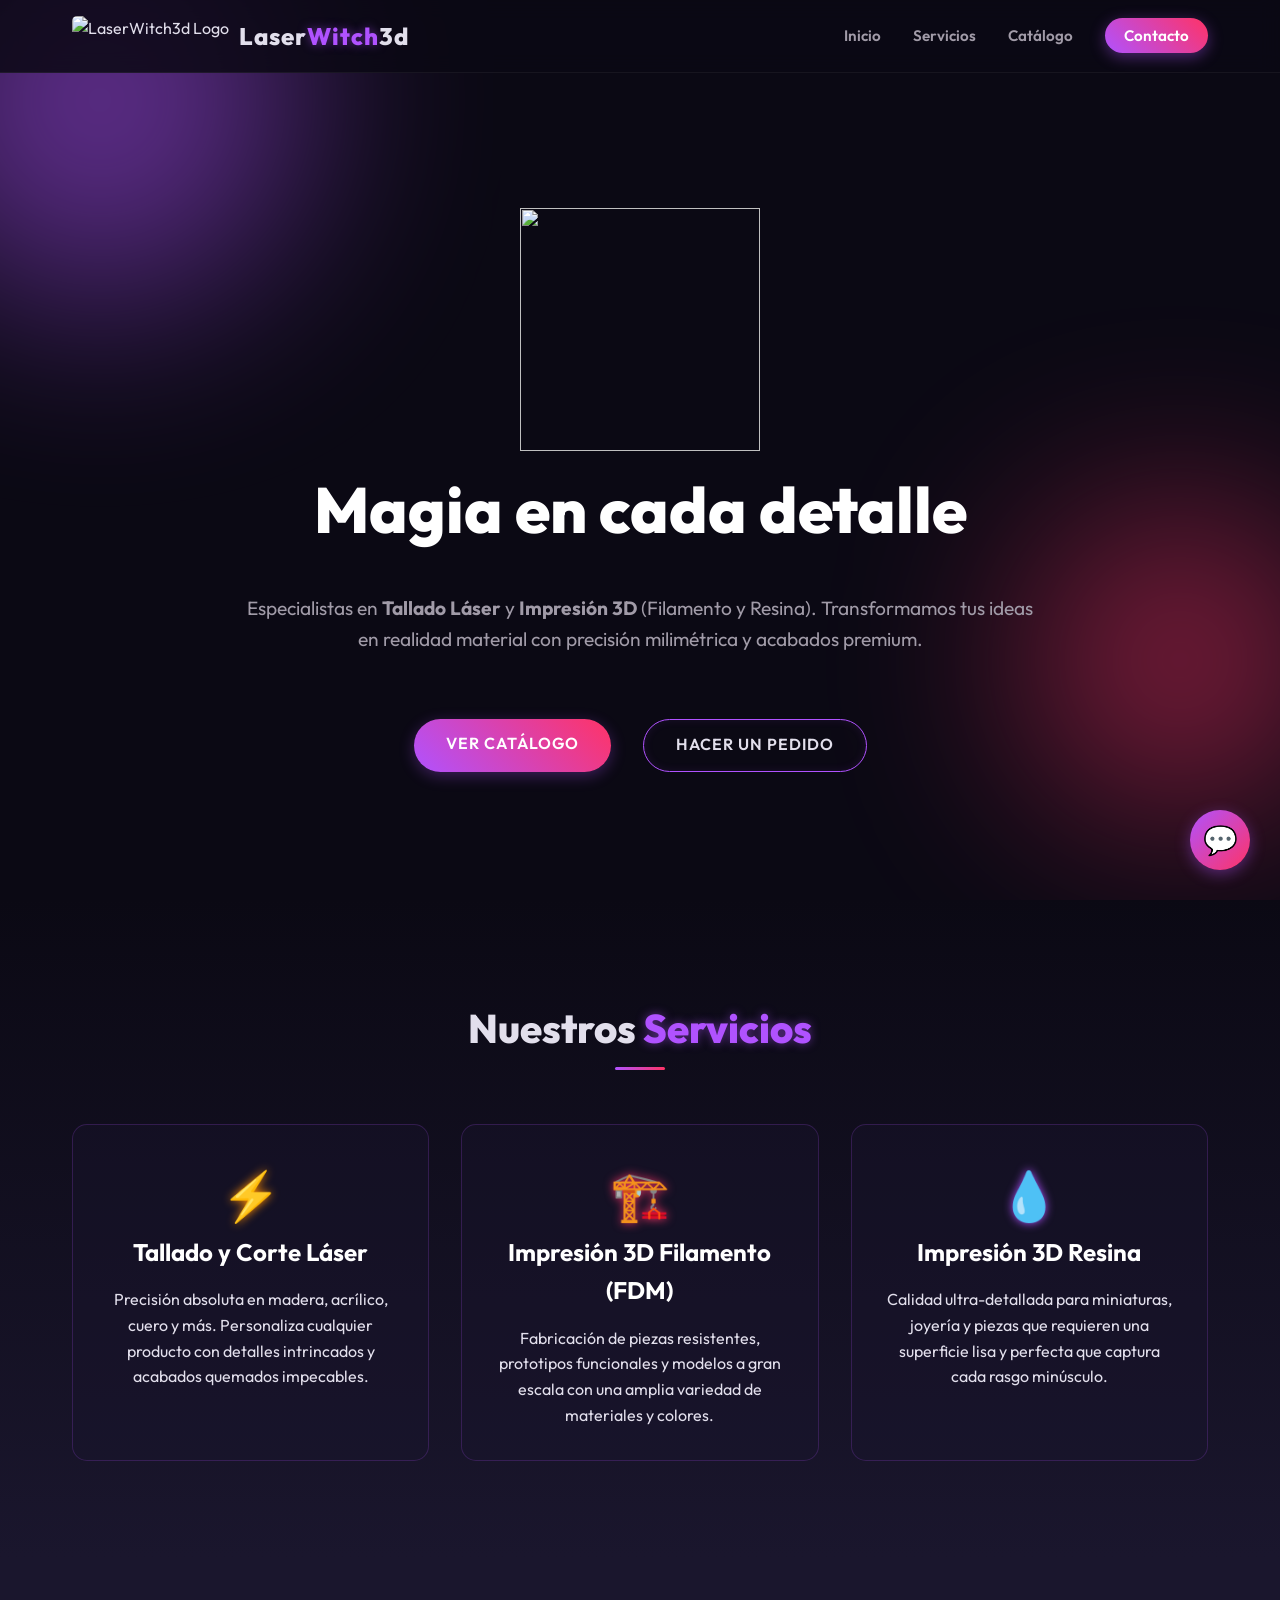
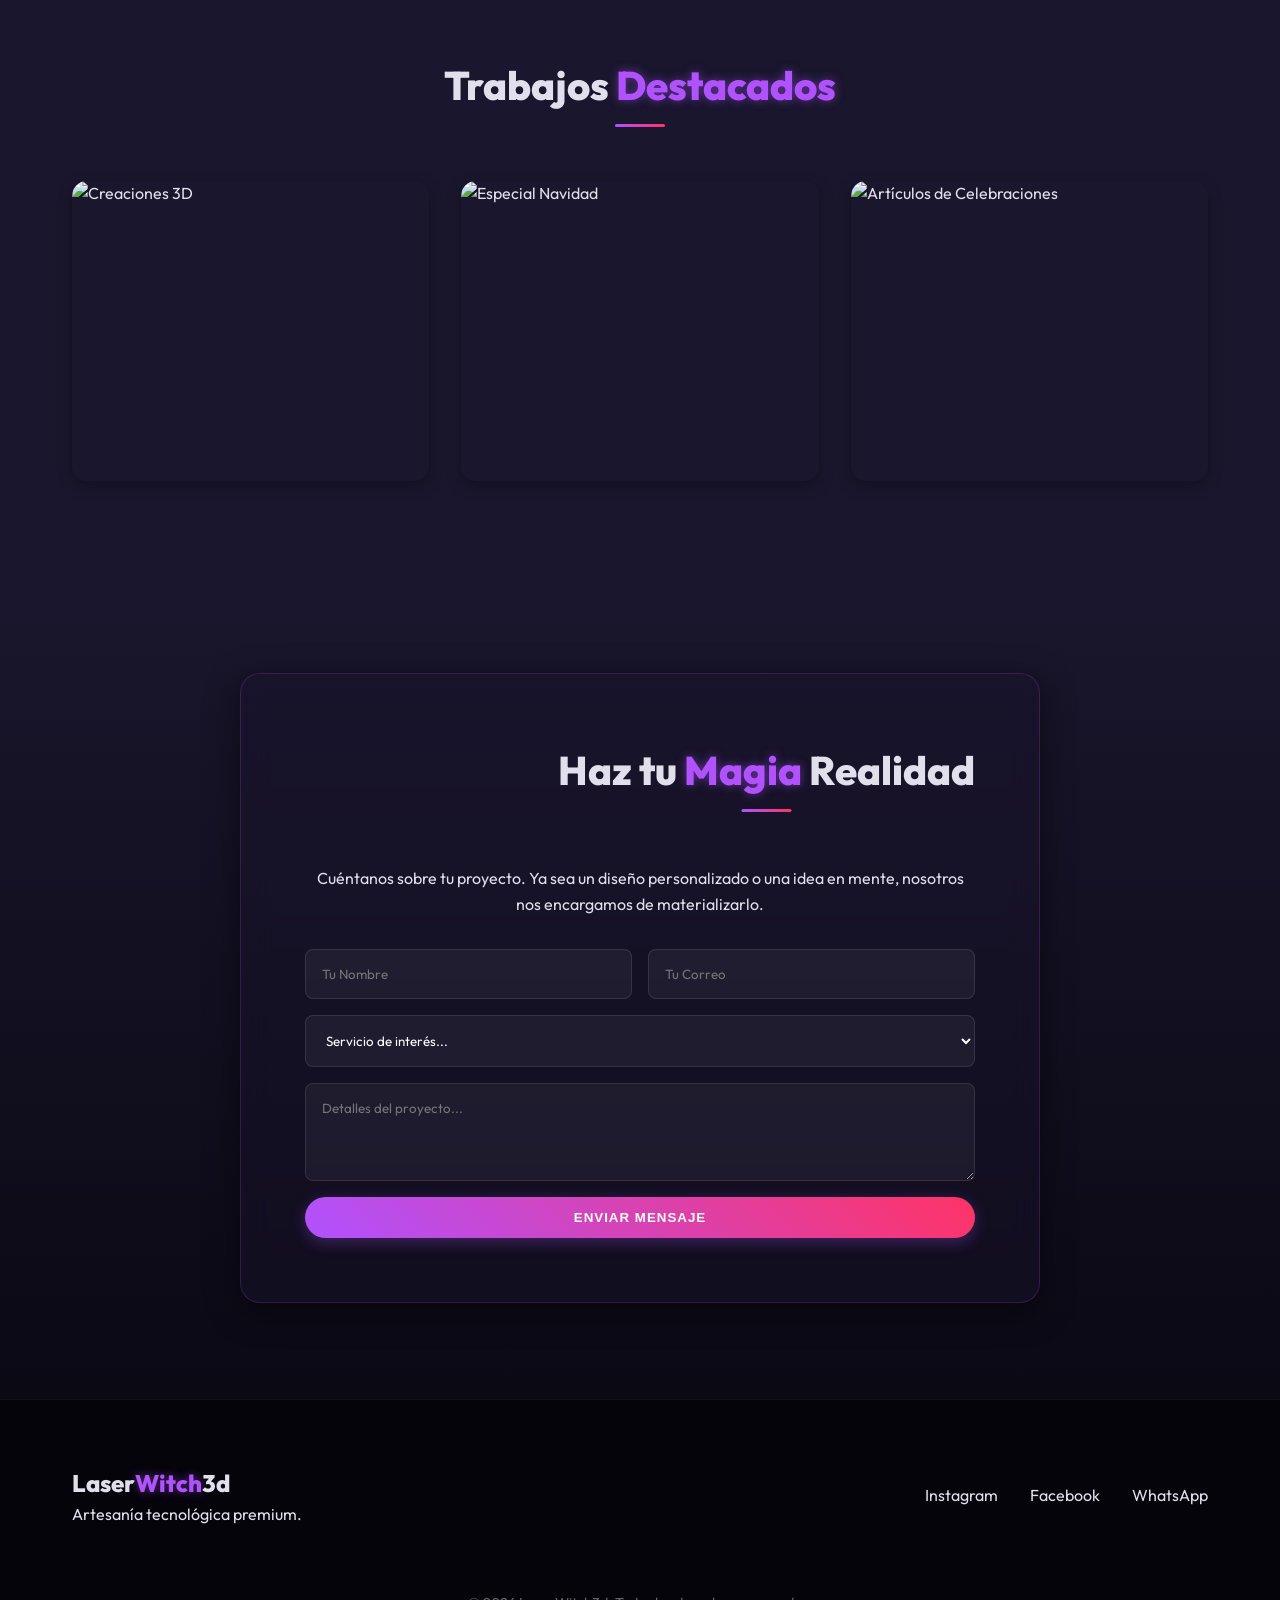
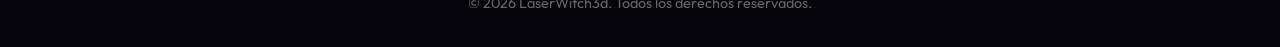
==== index.html @ 626a6275 "Add files via upload" ====
<!DOCTYPE html>
<html lang="es">
<head>
    <meta charset="UTF-8">
    <meta name="viewport" content="width=device-width, initial-scale=1.0">
    <title>LaserWitch3d | Corte Láser e Impresión 3D</title>
    <meta name="description" content="Servicios premium de tallado láser e impresión 3D en filamento y resina.">
    
    <!-- Google Fonts: Outfit for modern, geometric look -->
    <link rel="preconnect" href="https://fonts.googleapis.com">
    <link rel="preconnect" href="https://fonts.gstatic.com" crossorigin>
    <link href="https://fonts.googleapis.com/css2?family=Outfit:wght@300;400;600;800&display=swap" rel="stylesheet">
    
    <link rel="stylesheet" href="style.css">
</head>
<body>
    <header>
        <div class="container header-content">
            <div class="logo" style="display: flex; align-items: center; gap: 10px;">
                <a href="index.html" style="display: flex; align-items: center;">
                    <img src="assets/images/logo.png" alt="LaserWitch3d Logo" style="height: 40px; width: auto; border-radius: 5px;">
                </a>
                <h1><a href="index.html">Laser<span class="accent">Witch</span>3d</a></h1>
            </div>
            <nav>
                <ul>
                    <li><a href="#inicio">Inicio</a></li>
                    <li><a href="#servicios">Servicios</a></li>
                    <li><a href="catalogo.html">Catálogo</a></li>
                    <li><a href="#contacto" class="btn-nav">Contacto</a></li>
                </ul>
            </nav>
        </div>
    </header>

    <main>
        <!-- Home / Hero Section -->
        <section id="inicio" class="hero">
            <div class="container">
                <div class="hero-text">
                    <img src="assets/images/logo.png" width="240" height="243" alt=""/>
                    
                    <h2 class="glitch" data-text="Magia en cada detalle">Magia en cada detalle</h2>
<p>Especialistas en <strong>Tallado Láser</strong> y <strong>Impresión 3D</strong> (Filamento y Resina). Transformamos tus ideas en realidad material con precisión milimétrica y acabados premium.</p>
                    <div class="hero-actions">
                        <a href="catalogo.html" class="btn btn-primary">Ver Catálogo</a>
                        <a href="#contacto" class="btn btn-secondary">Hacer un Pedido</a>
                    </div>
                </div>
            </div>
        </section>

        <!-- Services Section -->
        <section id="servicios" class="services">
            <div class="container">
                <h2 class="section-title">Nuestros <span class="accent">Servicios</span></h2>
                <div class="services-grid">
                    <div class="service-card">
                        <div class="service-icon laser-icon"></div>
                        <h3>Tallado y Corte Láser</h3>
                        <p>Precisión absoluta en madera, acrílico, cuero y más. Personaliza cualquier producto con detalles intrincados y acabados quemados impecables.</p>
                    </div>
                    <div class="service-card">
                        <div class="service-icon fdm-icon"></div>
                        <h3>Impresión 3D Filamento (FDM)</h3>
                        <p>Fabricación de piezas resistentes, prototipos funcionales y modelos a gran escala con una amplia variedad de materiales y colores.</p>
                    </div>
                    <div class="service-card">
                        <div class="service-icon resin-icon"></div>
                        <h3>Impresión 3D Resina</h3>
                        <p>Calidad ultra-detallada para miniaturas, joyería y piezas que requieren una superficie lisa y perfecta que captura cada rasgo minúsculo.</p>
                    </div>
                </div>
            </div>
        </section>

        <!-- Products Section -->
        <section id="productos" class="products">
            <div class="container">
                <h2 class="section-title">Trabajos <span class="accent">Destacados</span></h2>
                <div class="products-grid" id="product-gallery">
                    <!-- Category 1: 3D -->
                    <a href="catalogo.html#creaciones-3d" class="product-card">
                        <img src="assets/images/_DSC2310.JPG" alt="Creaciones 3D" loading="lazy">
                        <div class="product-info">
                            <h3>Creaciones 3D</h3>
                            <p>Ver catálogo completo</p>
                        </div>
                    </a>
                    
                    <!-- Category 2: Navidad -->
                    <a href="catalogo.html#navidad" class="product-card">
                        <img src="assets/images/IMG_20241224_103209.jpg" alt="Especial Navidad" loading="lazy">
                        <div class="product-info">
                            <h3>Especial Navidad</h3>
                            <p>Ver catálogo completo</p>
                        </div>
                    </a>

                    <!-- Category 3: Celebraciones -->
                    <a href="catalogo.html#celebraciones" class="product-card">
                        <img src="assets/images/Screenshot_2025-02-18-22-59-05-251_com.facebook.katana~2.jpg" alt="Artículos de Celebraciones" loading="lazy">
                        <div class="product-info">
                            <h3>Celebraciones</h3>
                            <p>Ver catálogo completo</p>
                        </div>
                    </a>
                </div>
            </div>
        </section>

        <!-- Contact Section -->
        <section id="contacto" class="contact">
            <div class="container">
                <div class="contact-card glass-panel">
                    <h2 class="section-title">Haz tu <span class="accent">Magia</span> Realidad</h2>
                    <p>Cuéntanos sobre tu proyecto. Ya sea un diseño personalizado o una idea en mente, nosotros nos encargamos de materializarlo.</p>
                    <form id="contact-form">
                        <div class="form-group">
                            <input type="text" placeholder="Tu Nombre" required>
                            <input type="email" placeholder="Tu Correo" required>
                        </div>
                        <div class="form-group">
                            <select required>
                                <option value="" disabled selected>Servicio de interés...</option>
                                <option value="laser">Corte / Tallado Láser</option>
                                <option value="fdm">Impresión 3D - Filamento</option>
                                <option value="resina">Impresión 3D - Resina</option>
                            </select>
                        </div>
                        <div class="form-group">
                            <textarea placeholder="Detalles del proyecto..." rows="4" required></textarea>
                        </div>
                        <button type="submit" class="btn btn-primary btn-block">Enviar Mensaje</button>
                    </form>
                </div>
            </div>
        </section>
    </main>

    <footer>
        <div class="container footer-content">
            <div class="footer-brand">
                <h3>Laser<span class="accent">Witch</span>3d</h3>
                <p>Artesanía tecnológica premium.</p>
            </div>
            <div class="footer-links">
                <a href="https://www.instagram.com/laserwitch3d/" target="_blank" rel="noopener noreferrer">Instagram</a>
                <a href="#">Facebook</a>
                <a href="#">WhatsApp</a>
            </div>
            <div class="footer-copy">
                &copy; 2026 LaserWitch3d. Todos los derechos reservados.
            </div>
        </div>
    </footer>

    <!-- Interactive scripts -->
    <script src="script.js"></script>
</body>
</html>
---- style.css ----
:root {
    /* Color Palette */
    --bg-color: #0b0914; /* Deep dark violet/black */
    --bg-color-light: #1a162d;
    --text-color: #e2dfec;
    --text-muted: #a19ba8;
    
    /* Neon Accents */
    --accent-primary: #b052ff; /* Magical purple */
    --accent-secondary: #ff3366; /* Magenta/Pink */
    --accent-tertiary: #ff8c00; /* Laser Orange/Yellow */
    
    /* Glassmorphism */
    --glass-bg: rgba(26, 22, 45, 0.4);
    --glass-border: rgba(176, 82, 255, 0.2);
    --glass-shadow: 0 8px 32px 0 rgba(0, 0, 0, 0.5);
    
    /* Typography */
    --font-main: 'Outfit', sans-serif;
    
    /* Spacing & Layout */
    --container-width: 1200px;
    --spacing-xs: 0.5rem;
    --spacing-sm: 1rem;
    --spacing-md: 2rem;
    --spacing-lg: 4rem;
    --spacing-xl: 6rem;
    
    /* Transitions */
    --transition-fast: 0.2s ease;
    --transition-mid: 0.4s cubic-bezier(0.25, 0.46, 0.45, 0.94);
}

/* Reset & Base Styles */
* {
    margin: 0;
    padding: 0;
    box-sizing: border-box;
}

html {
    scroll-behavior: smooth;
}

body {
    font-family: var(--font-main);
    background-color: var(--bg-color);
    color: var(--text-color);
    line-height: 1.6;
    overflow-x: hidden;
}

.container {
    max-width: var(--container-width);
    margin: 0 auto;
    padding: 0 var(--spacing-md);
}

a {
    text-decoration: none;
    color: inherit;
    transition: var(--transition-fast);
}

ul {
    list-style: none;
}

/* Typography Utilities */
.accent {
    color: var(--accent-primary);
    text-shadow: 0 0 10px rgba(176, 82, 255, 0.5);
}

.section-title {
    font-size: 2.5rem;
    text-align: center;
    margin-bottom: var(--spacing-lg);
    font-weight: 800;
    position: relative;
    display: inline-block;
    left: 50%;
    transform: translateX(-50%);
}

.section-title::after {
    content: '';
    position: absolute;
    bottom: -10px;
    left: 50%;
    transform: translateX(-50%);
    width: 50px;
    height: 3px;
    background: linear-gradient(90deg, var(--accent-primary), var(--accent-secondary));
    border-radius: 2px;
}

/* Buttons */
.btn {
    display: inline-block;
    padding: 0.8rem 2rem;
    border-radius: 30px;
    font-weight: 600;
    text-transform: uppercase;
    letter-spacing: 1px;
    cursor: pointer;
    transition: var(--transition-mid);
    border: none;
}

.btn-primary {
    background: linear-gradient(45deg, var(--accent-primary), var(--accent-secondary));
    color: white;
    box-shadow: 0 4px 15px rgba(176, 82, 255, 0.3);
}

.btn-primary:hover {
    box-shadow: 0 6px 25px rgba(176, 82, 255, 0.6);
    transform: translateY(-3px);
}

.btn-secondary {
    background: transparent;
    color: var(--text-color);
    border: 1px solid var(--accent-primary);
    box-shadow: inset 0 0 10px rgba(176, 82, 255, 0.1);
}

.btn-secondary:hover {
    background: rgba(176, 82, 255, 0.1);
    box-shadow: inset 0 0 20px rgba(176, 82, 255, 0.3), 0 0 15px rgba(176, 82, 255, 0.2);
    transform: translateY(-3px);
}

.btn-block {
    display: block;
    width: 100%;
}

/* Elements */
.glass-panel {
    background: var(--glass-bg);
    backdrop-filter: blur(16px);
    -webkit-backdrop-filter: blur(16px);
    border: 1px solid var(--glass-border);
    border-radius: 20px;
    box-shadow: var(--glass-shadow);
    padding: var(--spacing-lg);
}

/* Header & Nav */
header {
    position: fixed;
    top: 0;
    width: 100%;
    z-index: 1000;
    background: rgba(11, 9, 20, 0.85);
    backdrop-filter: blur(10px);
    -webkit-backdrop-filter: blur(10px);
    border-bottom: 1px solid rgba(255, 255, 255, 0.05);
    padding: var(--spacing-sm) 0;
    transition: var(--transition-fast);
}

.header-content {
    display: flex;
    justify-content: space-between;
    align-items: center;
}

.logo h1 {
    font-size: 1.5rem;
    font-weight: 800;
    letter-spacing: 1px;
}

nav ul {
    display: flex;
    gap: var(--spacing-md);
    align-items: center;
}

nav a {
    font-size: 0.95rem;
    font-weight: 600;
    color: var(--text-muted);
}

nav a:hover {
    color: var(--text-color);
    text-shadow: 0 0 8px rgba(255, 255, 255, 0.5);
}

.btn-nav {
    background: linear-gradient(45deg, var(--accent-primary), var(--accent-secondary));
    padding: 0.5rem 1.2rem;
    border-radius: 20px;
    color: white !important;
    text-shadow: none !important;
    box-shadow: 0 4px 15px rgba(176, 82, 255, 0.4);
}

.btn-nav:hover {
    box-shadow: 0 6px 20px rgba(176, 82, 255, 0.6);
    transform: translateY(-2px);
}

/* Hero Section */
.hero {
    height: 100vh;
    display: flex;
    align-items: center;
    justify-content: center;
    position: relative;
    padding-top: 80px; /* offset header */
    overflow: hidden;
}

/* Abstract Background Elements */
.hero::before, .hero::after {
    content: '';
    position: absolute;
    border-radius: 50%;
    filter: blur(100px);
    z-index: -1;
    opacity: 0.5;
}

.hero::before {
    width: 400px;
    height: 400px;
    background: var(--accent-primary);
    top: -100px;
    left: -100px;
    animation: float 10s ease-in-out infinite alternate;
}

.hero::after {
    width: 300px;
    height: 300px;
    background: var(--accent-secondary);
    bottom: 10%;
    right: -50px;
    animation: float 8s ease-in-out infinite alternate-reverse;
}

@keyframes float {
    0% { transform: translate(0, 0); }
    100% { transform: translate(30px, 50px); }
}

.hero-text {
    text-align: center;
    max-width: 800px;
    z-index: 10;
}

.glitch {
    font-size: 4rem;
    font-weight: 800;
    margin-bottom: var(--spacing-md);
    position: relative;
    color: white;
}

.hero p {
    font-size: 1.2rem;
    color: var(--text-muted);
    margin-bottom: var(--spacing-lg);
}

.hero-actions {
    display: flex;
    gap: var(--spacing-md);
    justify-content: center;
}

/* Services */
.services {
    padding: var(--spacing-xl) 0;
    background: linear-gradient(to bottom, var(--bg-color), var(--bg-color-light));
}

.services-grid {
    display: grid;
    grid-template-columns: repeat(auto-fit, minmax(300px, 1fr));
    gap: var(--spacing-md);
}

.service-card {
    background: var(--glass-bg);
    border: 1px solid var(--glass-border);
    border-radius: 15px;
    padding: var(--spacing-md);
    text-align: center;
    transition: var(--transition-mid);
    position: relative;
    overflow: hidden;
}

.service-card::before {
    content: '';
    position: absolute;
    top: 0;
    left: 0;
    width: 100%;
    height: 2px;
    background: linear-gradient(90deg, transparent, var(--accent-primary), transparent);
    transform: translateX(-100%);
    transition: var(--transition-mid);
}

.service-card:hover {
    transform: translateY(-10px);
    box-shadow: 0 10px 30px rgba(0,0,0,0.5), 0 0 20px rgba(176, 82, 255, 0.2);
    border-color: rgba(176, 82, 255, 0.5);
}

.service-card:hover::before {
    transform: translateX(100%);
}

.service-icon {
    width: 60px;
    height: 60px;
    margin: 0 auto var(--spacing-sm);
    background-size: contain;
    background-repeat: no-repeat;
    background-position: center;
    position: relative;
}

/* CSS Drawn Icons (since we don't have SVGs yet) */
.laser-icon::before {
    content: '⚡';
    font-size: 3rem;
    color: var(--accent-tertiary);
    text-shadow: 0 0 10px var(--accent-tertiary);
}

.fdm-icon::before {
    content: '🏗️';
    font-size: 3rem;
    filter: drop-shadow(0 0 5px var(--accent-secondary));
}

.resin-icon::before {
    content: '💧';
    font-size: 3rem;
    filter: drop-shadow(0 0 5px var(--accent-primary));
}

.service-card h3 {
    font-size: 1.5rem;
    margin-bottom: var(--spacing-sm);
    color: white;
}

/* Products Gallery */
.products {
    padding: var(--spacing-xl) 0;
    background: var(--bg-color-light);
}

.products-grid {
    display: grid;
    grid-template-columns: repeat(auto-fit, minmax(300px, 1fr));
    gap: var(--spacing-md);
}

.product-card {
    position: relative;
    border-radius: 15px;
    overflow: hidden;
    height: 300px;
    box-shadow: 0 5px 15px rgba(0,0,0,0.3);
    cursor: pointer;
}

.product-card img {
    width: 100%;
    height: 100%;
    object-fit: cover;
    transition: transform 0.6s cubic-bezier(0.25, 0.46, 0.45, 0.94);
}

.product-info {
    position: absolute;
    bottom: 0;
    left: 0;
    width: 100%;
    padding: var(--spacing-md);
    background: linear-gradient(to top, rgba(11, 9, 20, 0.9), transparent);
    transform: translateY(100%);
    transition: var(--transition-mid);
    color: white;
}

.product-card:hover img {
    transform: scale(1.1);
}

.product-card:hover .product-info {
    transform: translateY(0);
}

.product-info h3 {
    font-size: 1.2rem;
    margin-bottom: 0.2rem;
    color: var(--accent-primary);
}

/* Swiper Customization */
.product-swiper {
    padding: 20px 0 50px 0 !important; /* Space for shadow and pagination */
}

.swiper-slide {
    height: 350px !important; /* Fixed height for consistency */
}

.swiper-button-next, .swiper-button-prev {
    color: var(--accent-primary) !important;
    background: rgba(11, 9, 20, 0.7);
    width: 45px !important;
    height: 45px !important;
    border-radius: 50%;
    backdrop-filter: blur(5px);
    border: 1px solid var(--glass-border);
}

.swiper-button-next::after, .swiper-button-prev::after {
    font-size: 1.2rem !important;
    font-weight: bold;
}

.swiper-pagination-bullet {
    background: var(--text-muted) !important;
}

.swiper-pagination-bullet-active {
    background: var(--accent-secondary) !important;
    box-shadow: 0 0 10px var(--accent-secondary);
}

/* Contact Section */
.contact {
    padding: var(--spacing-xl) 0;
    background: linear-gradient(to top, var(--bg-color), var(--bg-color-light));
    position: relative;
}

.contact-card {
    max-width: 800px;
    margin: 0 auto;
    text-align: center;
}

.contact-card p {
    margin-bottom: var(--spacing-md);
}

form {
    text-align: left;
}

.form-group {
    display: flex;
    gap: var(--spacing-sm);
    margin-bottom: var(--spacing-sm);
}

/* Lightbox Styles */
.lightbox {
    position: fixed;
    top: 0;
    left: 0;
    width: 100%;
    height: 100%;
    background: rgba(0, 0, 0, 0.9);
    z-index: 2000;
    display: none;
    align-items: center;
    justify-content: center;
    opacity: 0;
    transition: opacity 0.3s ease;
}

.lightbox.active {
    display: flex;
    opacity: 1;
}

.lightbox-img {
    max-width: 90%;
    max-height: 90vh;
    border-radius: 8px;
    box-shadow: 0 0 30px rgba(176, 82, 255, 0.4);
    transform: scale(0.95);
    transition: transform 0.3s ease;
}

.lightbox.active .lightbox-img {
    transform: scale(1);
}

.lightbox-close {
    position: absolute;
    top: 20px;
    right: 30px;
    color: white;
    font-size: 3rem;
    cursor: pointer;
    transition: color 0.2s;
}

.lightbox-close:hover {
    color: var(--accent-secondary);
}

/* Chatbot Styles */
.floating-chat-btn {
    position: fixed;
    bottom: 30px;
    right: 30px;
    width: 60px;
    height: 60px;
    border-radius: 50%;
    background: linear-gradient(135deg, var(--accent-primary), var(--accent-secondary));
    color: white;
    display: flex;
    align-items: center;
    justify-content: center;
    font-size: 28px;
    cursor: pointer;
    box-shadow: 0 4px 15px rgba(176, 82, 255, 0.4);
    z-index: 1000;
    transition: transform 0.3s ease, box-shadow 0.3s ease;
}

.floating-chat-btn:hover {
    transform: scale(1.1);
    box-shadow: 0 6px 20px rgba(176, 82, 255, 0.6);
}

.chatbot-window {
    position: fixed;
    bottom: 100px;
    right: 30px;
    width: 320px;
    max-height: 450px;
    background: var(--bg-color-light);
    border: 1px solid var(--glass-border);
    border-radius: 15px;
    box-shadow: var(--glass-shadow);
    z-index: 1000;
    display: flex;
    flex-direction: column;
    overflow: hidden;
    opacity: 0;
    pointer-events: none;
    transform: translateY(20px);
    transition: all 0.3s ease;
    font-family: var(--font-main);
}

.chatbot-window.active {
    opacity: 1;
    pointer-events: auto;
    transform: translateY(0);
}

.chatbot-header {
    background: linear-gradient(90deg, var(--accent-primary), var(--accent-secondary));
    padding: 15px;
    color: white;
    font-weight: 600;
    display: flex;
    justify-content: space-between;
    align-items: center;
}

.chatbot-close {
    cursor: pointer;
    font-size: 24px;
    line-height: 1;
}

.chatbot-body {
    padding: 15px;
    overflow-y: auto;
    flex-grow: 1;
    display: flex;
    flex-direction: column;
    gap: 10px;
    max-height: 350px;
}

/* Scrollbar for chat */
.chatbot-body::-webkit-scrollbar {
    width: 6px;
}
.chatbot-body::-webkit-scrollbar-track {
    background: rgba(255, 255, 255, 0.05);
}
.chatbot-body::-webkit-scrollbar-thumb {
    background: var(--accent-primary);
    border-radius: 10px;
}

.chat-msg {
    max-width: 85%;
    padding: 10px 15px;
    border-radius: 15px;
    font-size: 0.9rem;
    line-height: 1.4;
    animation: fadeIn 0.3s ease;
}

@keyframes fadeIn {
    from { opacity: 0; transform: translateY(5px); }
    to { opacity: 1; transform: translateY(0); }
}

.chat-msg.bot {
    background: rgba(176, 82, 255, 0.1);
    border: 1px solid rgba(176, 82, 255, 0.2);
    align-self: flex-start;
    border-bottom-left-radius: 5px;
}

.chat-msg.user {
    background: var(--accent-primary);
    color: white;
    align-self: flex-end;
    border-bottom-right-radius: 5px;
}

.chat-options {
    display: flex;
    flex-direction: column;
    gap: 8px;
    margin-top: 10px;
}

.chat-opt-btn {
    background: transparent;
    border: 1px solid var(--accent-secondary);
    color: var(--text-color);
    padding: 8px 12px;
    border-radius: 20px;
    font-size: 0.85rem;
    cursor: pointer;
    transition: all 0.2s;
    text-align: left;
    font-family: inherit;
}

.chat-opt-btn:hover {
    background: rgba(255, 51, 102, 0.2);
}

@media (max-width: 768px) {
    .form-group {
        flex-direction: column;
    }
}

input, select, textarea {
    width: 100%;
    padding: 1rem;
    background: rgba(255, 255, 255, 0.05);
    border: 1px solid rgba(255, 255, 255, 0.1);
    border-radius: 8px;
    color: white;
    font-family: var(--font-main);
    transition: var(--transition-fast);
}

input:focus, select:focus, textarea:focus {
    outline: none;
    border-color: var(--accent-primary);
    background: rgba(255, 255, 255, 0.08);
    box-shadow: 0 0 10px rgba(176, 82, 255, 0.2);
}

/* Footer */
footer {
    background: #05040a;
    padding: var(--spacing-lg) 0 var(--spacing-md);
    border-top: 1px solid rgba(255, 255, 255, 0.05);
}

.footer-content {
    display: flex;
    flex-wrap: wrap;
    justify-content: space-between;
    align-items: center;
    gap: var(--spacing-md);
}

.footer-brand h3 {
    font-size: 1.5rem;
    font-weight: 800;
}

.footer-links {
    display: flex;
    gap: var(--spacing-md);
}

.footer-links a:hover {
    color: var(--accent-secondary);
}

.footer-copy {
    width: 100%;
    text-align: center;
    margin-top: var(--spacing-md);
    color: #666;
    font-size: 0.9rem;
}

/* Responsive */
@media (max-width: 768px) {
    .glitch { font-size: 2.5rem; }
    .hero p { font-size: 1rem; }
    .hero-actions { flex-direction: column; }
    nav { display: none; } /* Add a hamburger menu for full implementation */
}
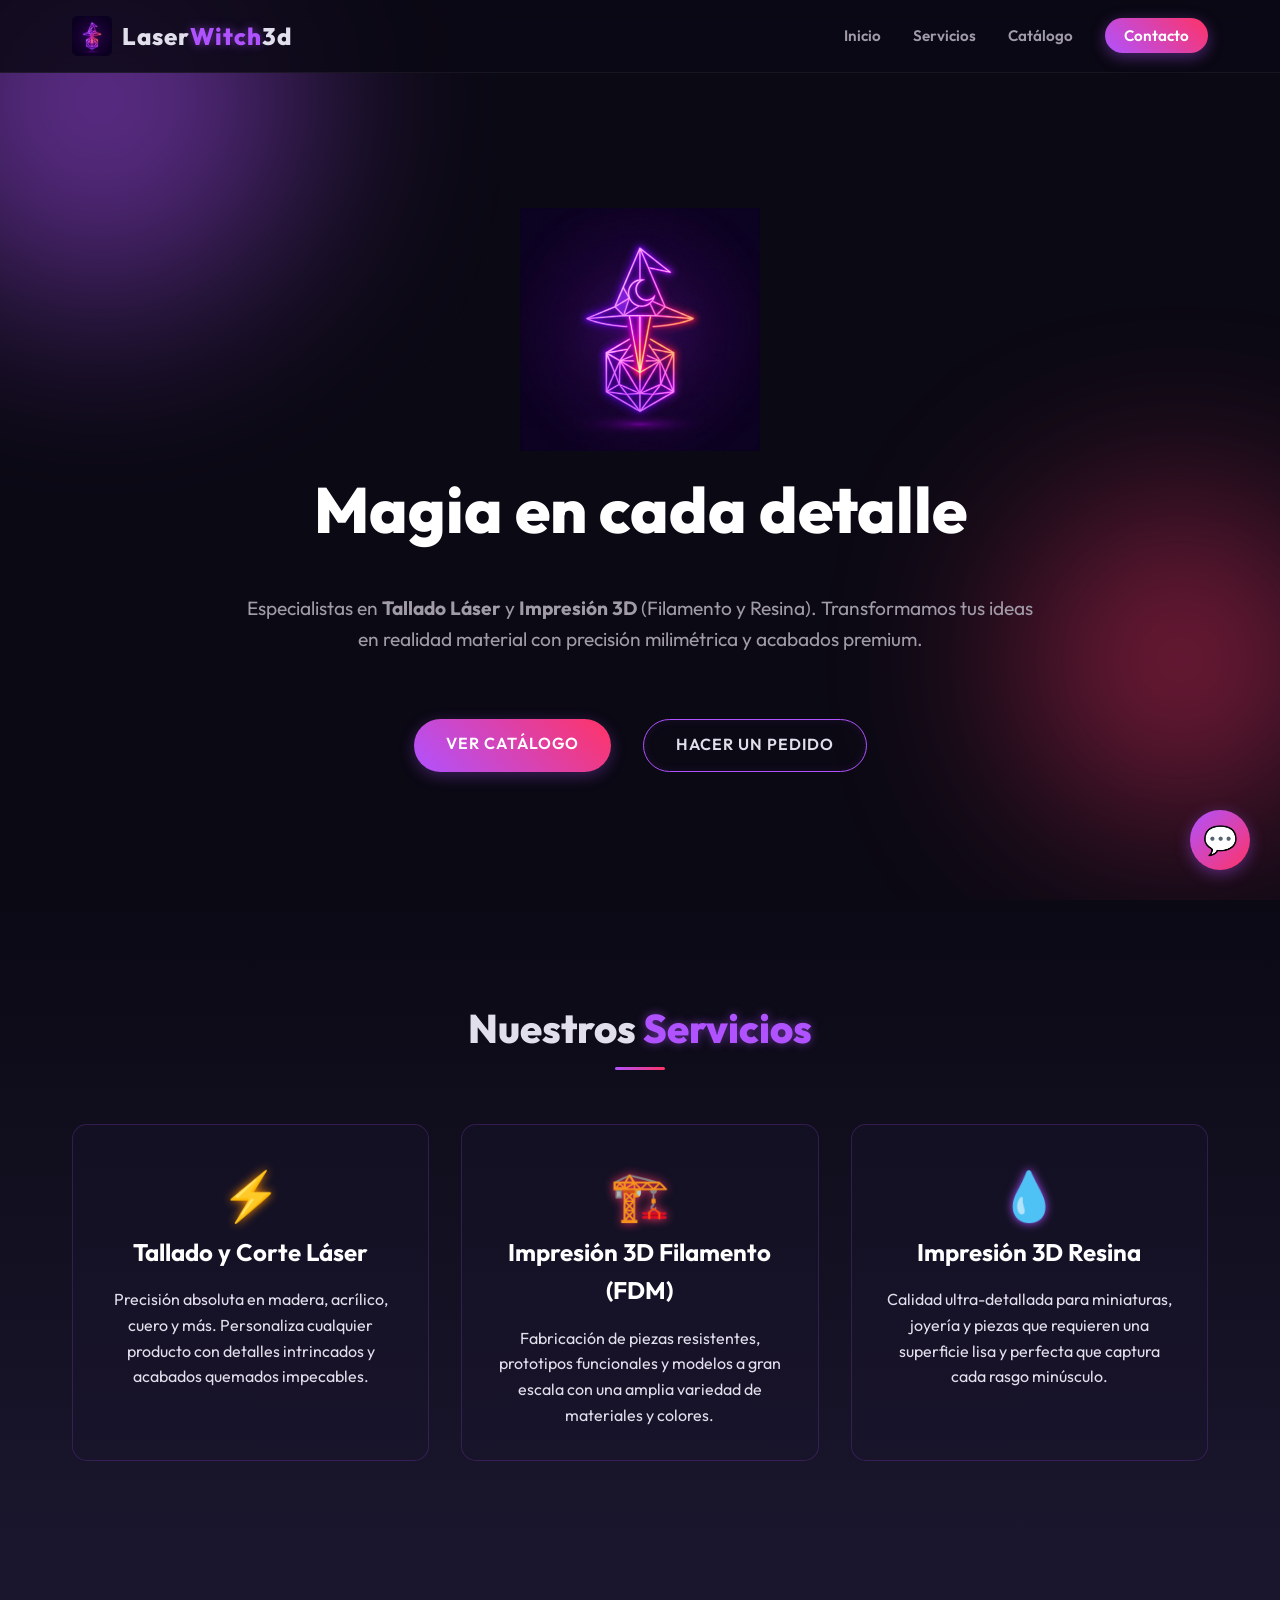
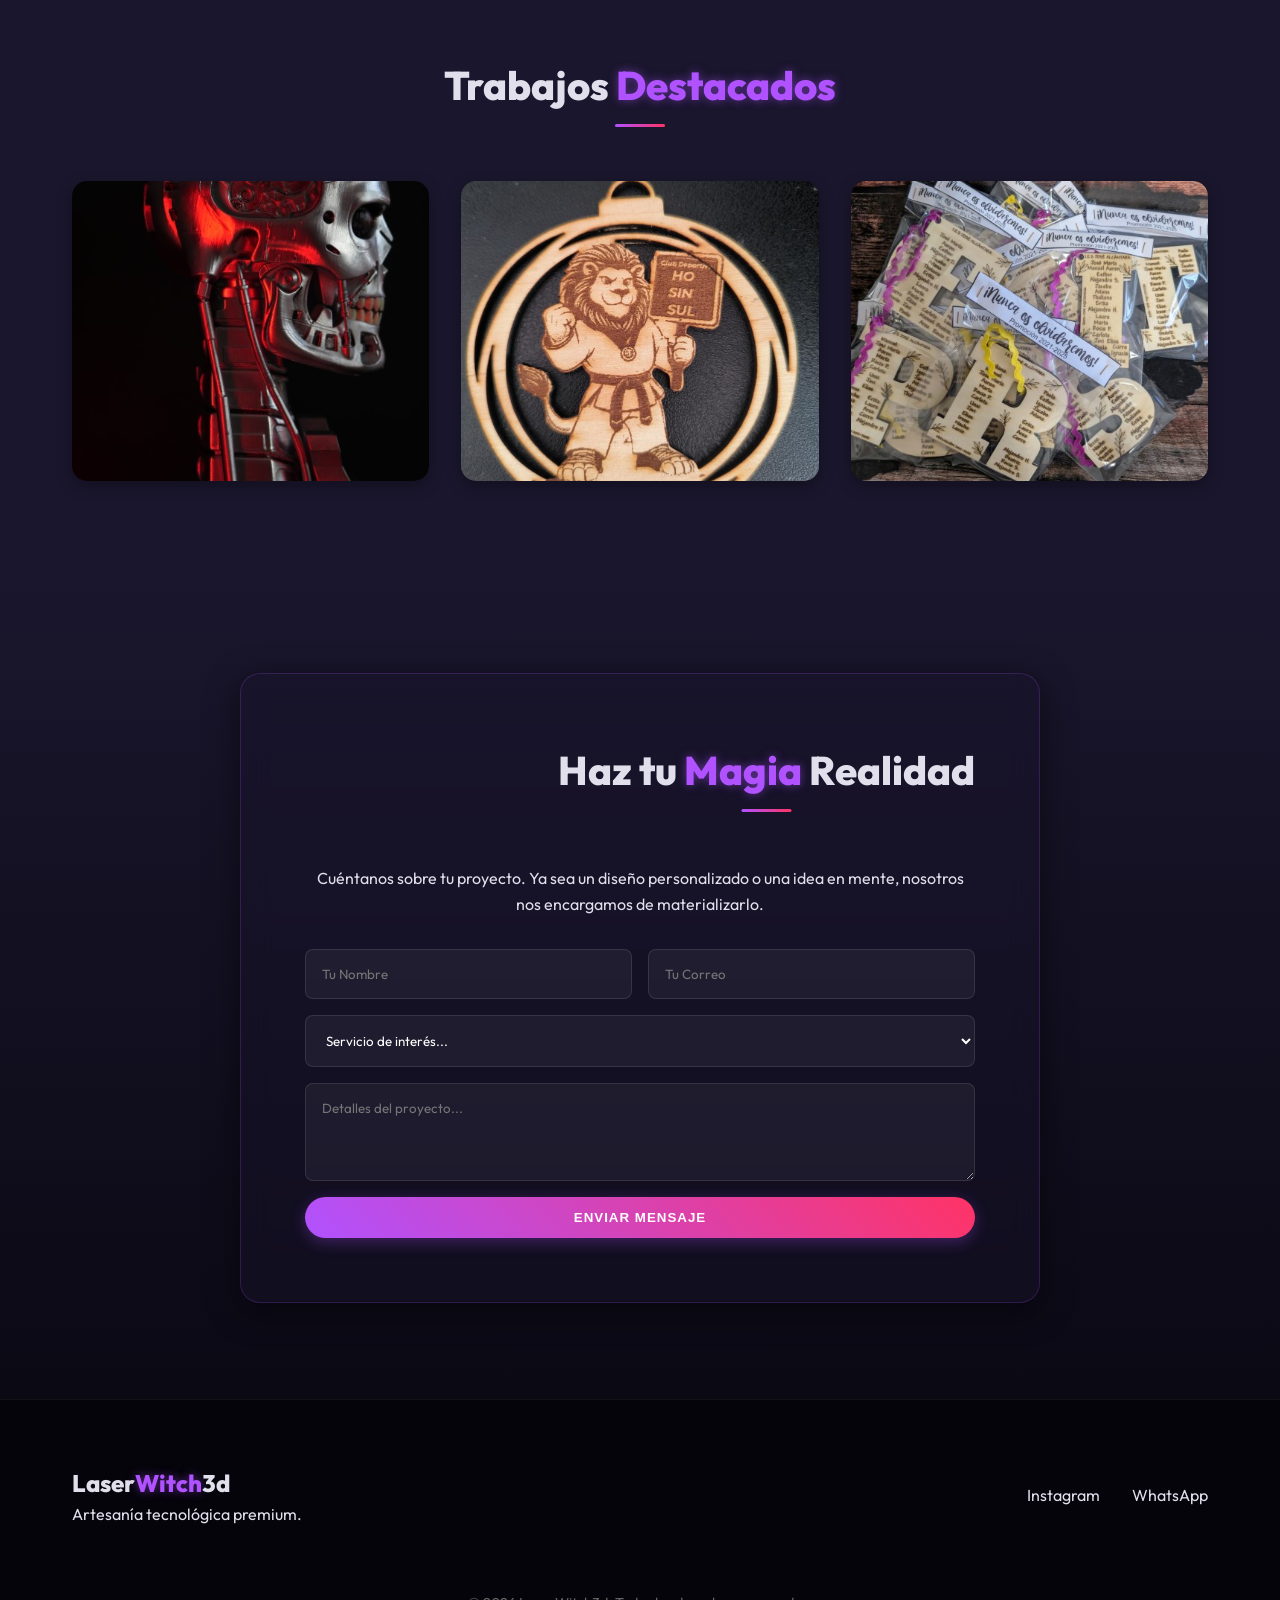
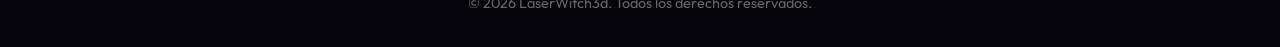
==== commit 74775d5d: "Fix image paths case sensitivity" ====
--- a/index.html
+++ b/index.html
@@ -81,7 +81,7 @@
                 <div class="products-grid" id="product-gallery">
                     <!-- Category 1: 3D -->
                     <a href="catalogo.html#creaciones-3d" class="product-card">
-                        <img src="assets/images/_DSC2310.JPG" alt="Creaciones 3D" loading="lazy">
+                        <img src="assets/images/_dsc2310.jpg" alt="Creaciones 3D" loading="lazy">
                         <div class="product-info">
                             <h3>Creaciones 3D</h3>
                             <p>Ver catálogo completo</p>
@@ -90,7 +90,7 @@
                     
                     <!-- Category 2: Navidad -->
                     <a href="catalogo.html#navidad" class="product-card">
-                        <img src="assets/images/IMG_20241224_103209.jpg" alt="Especial Navidad" loading="lazy">
+                        <img src="assets/images/img_20241224_103209.jpg" alt="Especial Navidad" loading="lazy">
                         <div class="product-info">
                             <h3>Especial Navidad</h3>
                             <p>Ver catálogo completo</p>
@@ -99,7 +99,7 @@
 
                     <!-- Category 3: Celebraciones -->
                     <a href="catalogo.html#celebraciones" class="product-card">
-                        <img src="assets/images/Screenshot_2025-02-18-22-59-05-251_com.facebook.katana~2.jpg" alt="Artículos de Celebraciones" loading="lazy">
+                        <img src="assets/images/pxl_20250617_183227461.raw-01.cover_2.jpg" alt="Artículos de Celebraciones" loading="lazy">
                         <div class="product-info">
                             <h3>Celebraciones</h3>
                             <p>Ver catálogo completo</p>
@@ -115,21 +115,22 @@
                 <div class="contact-card glass-panel">
                     <h2 class="section-title">Haz tu <span class="accent">Magia</span> Realidad</h2>
                     <p>Cuéntanos sobre tu proyecto. Ya sea un diseño personalizado o una idea en mente, nosotros nos encargamos de materializarlo.</p>
-                    <form id="contact-form">
+                    <form id="contact-form" action="https://formsubmit.co/laserwitch3d@gmail.com" method="POST">
+                        <input type="hidden" name="_subject" value="Nuevo pedido o consulta - LaserWitch3d">
                         <div class="form-group">
-                            <input type="text" placeholder="Tu Nombre" required>
-                            <input type="email" placeholder="Tu Correo" required>
+                            <input type="text" name="nombre" placeholder="Tu Nombre" required>
+                            <input type="email" name="email" placeholder="Tu Correo" required>
                         </div>
                         <div class="form-group">
-                            <select required>
+                            <select name="servicio" required>
                                 <option value="" disabled selected>Servicio de interés...</option>
-                                <option value="laser">Corte / Tallado Láser</option>
-                                <option value="fdm">Impresión 3D - Filamento</option>
-                                <option value="resina">Impresión 3D - Resina</option>
+                                <option value="Corte / Tallado Láser">Corte / Tallado Láser</option>
+                                <option value="Impresión 3D - Filamento">Impresión 3D - Filamento</option>
+                                <option value="Impresión 3D - Resina">Impresión 3D - Resina</option>
                             </select>
                         </div>
                         <div class="form-group">
-                            <textarea placeholder="Detalles del proyecto..." rows="4" required></textarea>
+                            <textarea name="mensaje" placeholder="Detalles del proyecto..." rows="4" required></textarea>
                         </div>
                         <button type="submit" class="btn btn-primary btn-block">Enviar Mensaje</button>
                     </form>
@@ -146,8 +147,8 @@
             </div>
             <div class="footer-links">
                 <a href="https://www.instagram.com/laserwitch3d/" target="_blank" rel="noopener noreferrer">Instagram</a>
-                <a href="#">Facebook</a>
-                <a href="#">WhatsApp</a>
+
+                <a href="https://wa.me/34653418174" target="_blank" rel="noopener noreferrer">WhatsApp</a>
             </div>
             <div class="footer-copy">
                 &copy; 2026 LaserWitch3d. Todos los derechos reservados.
